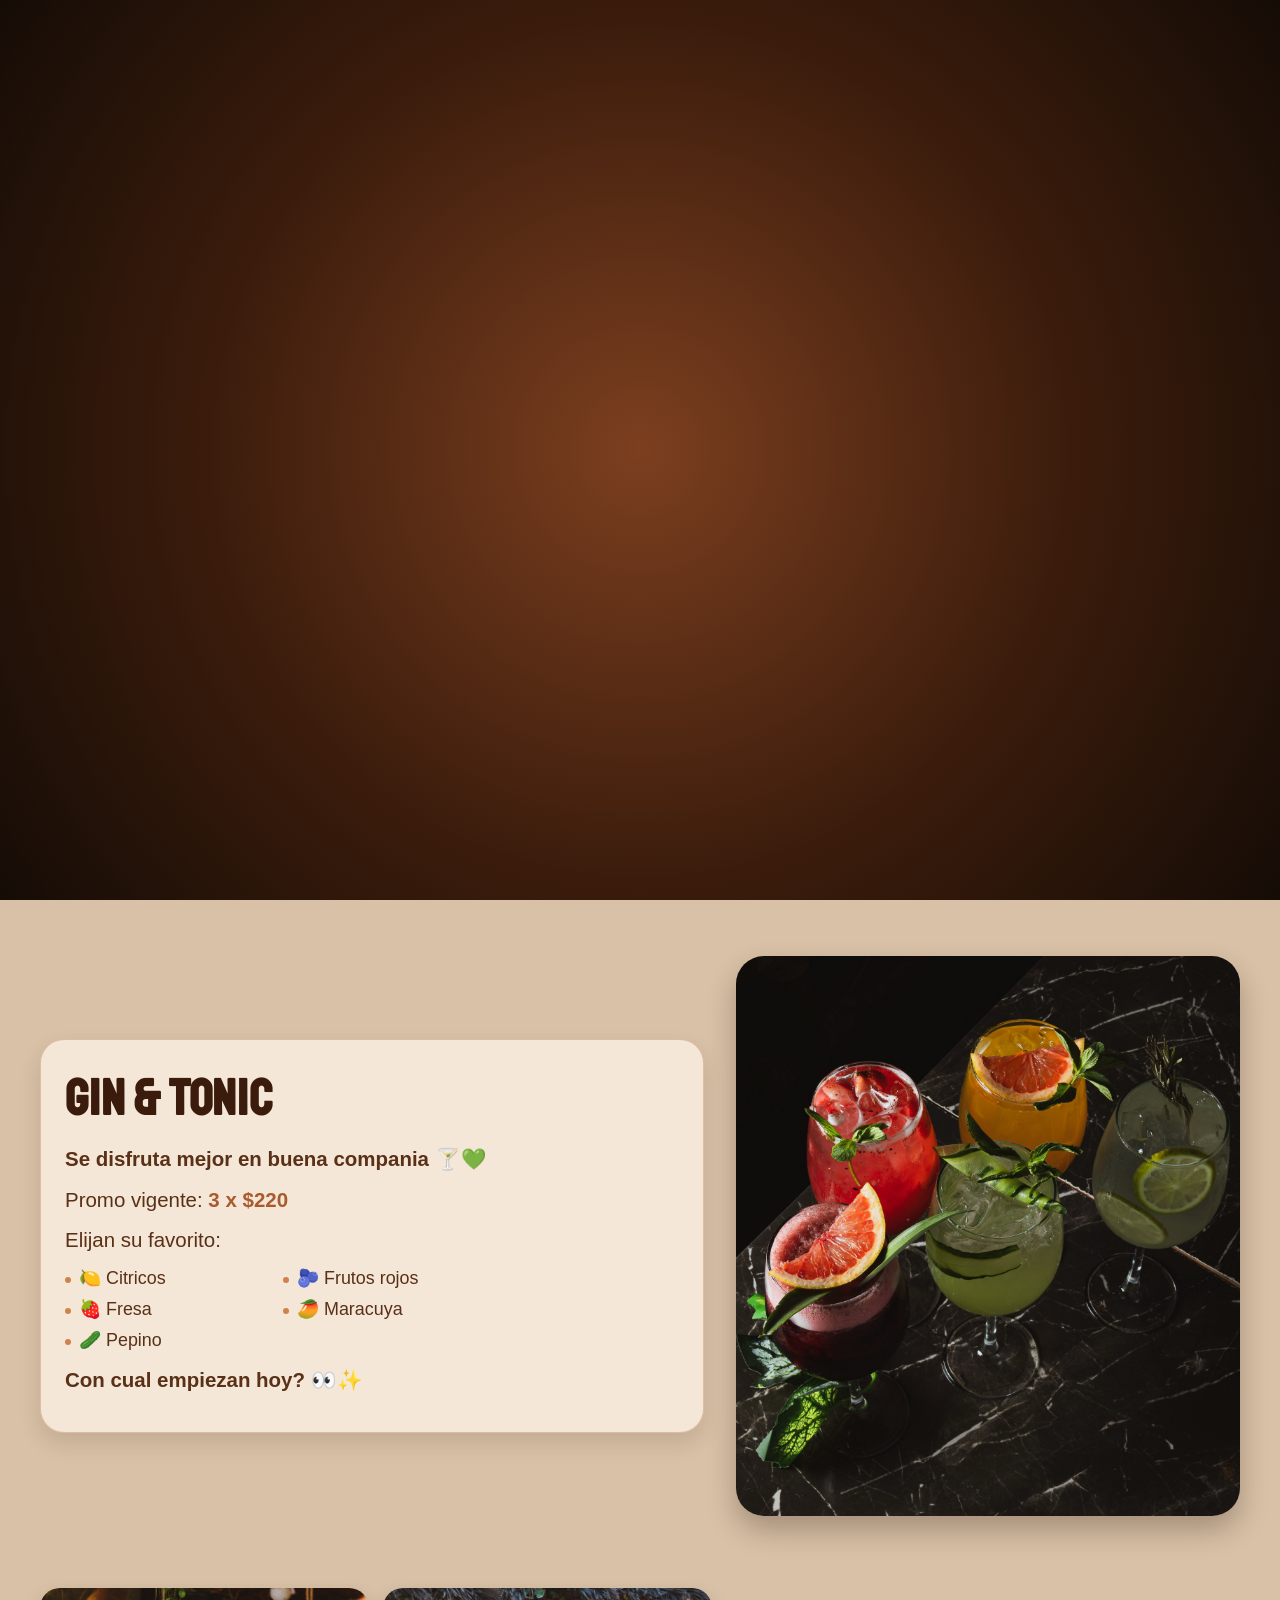
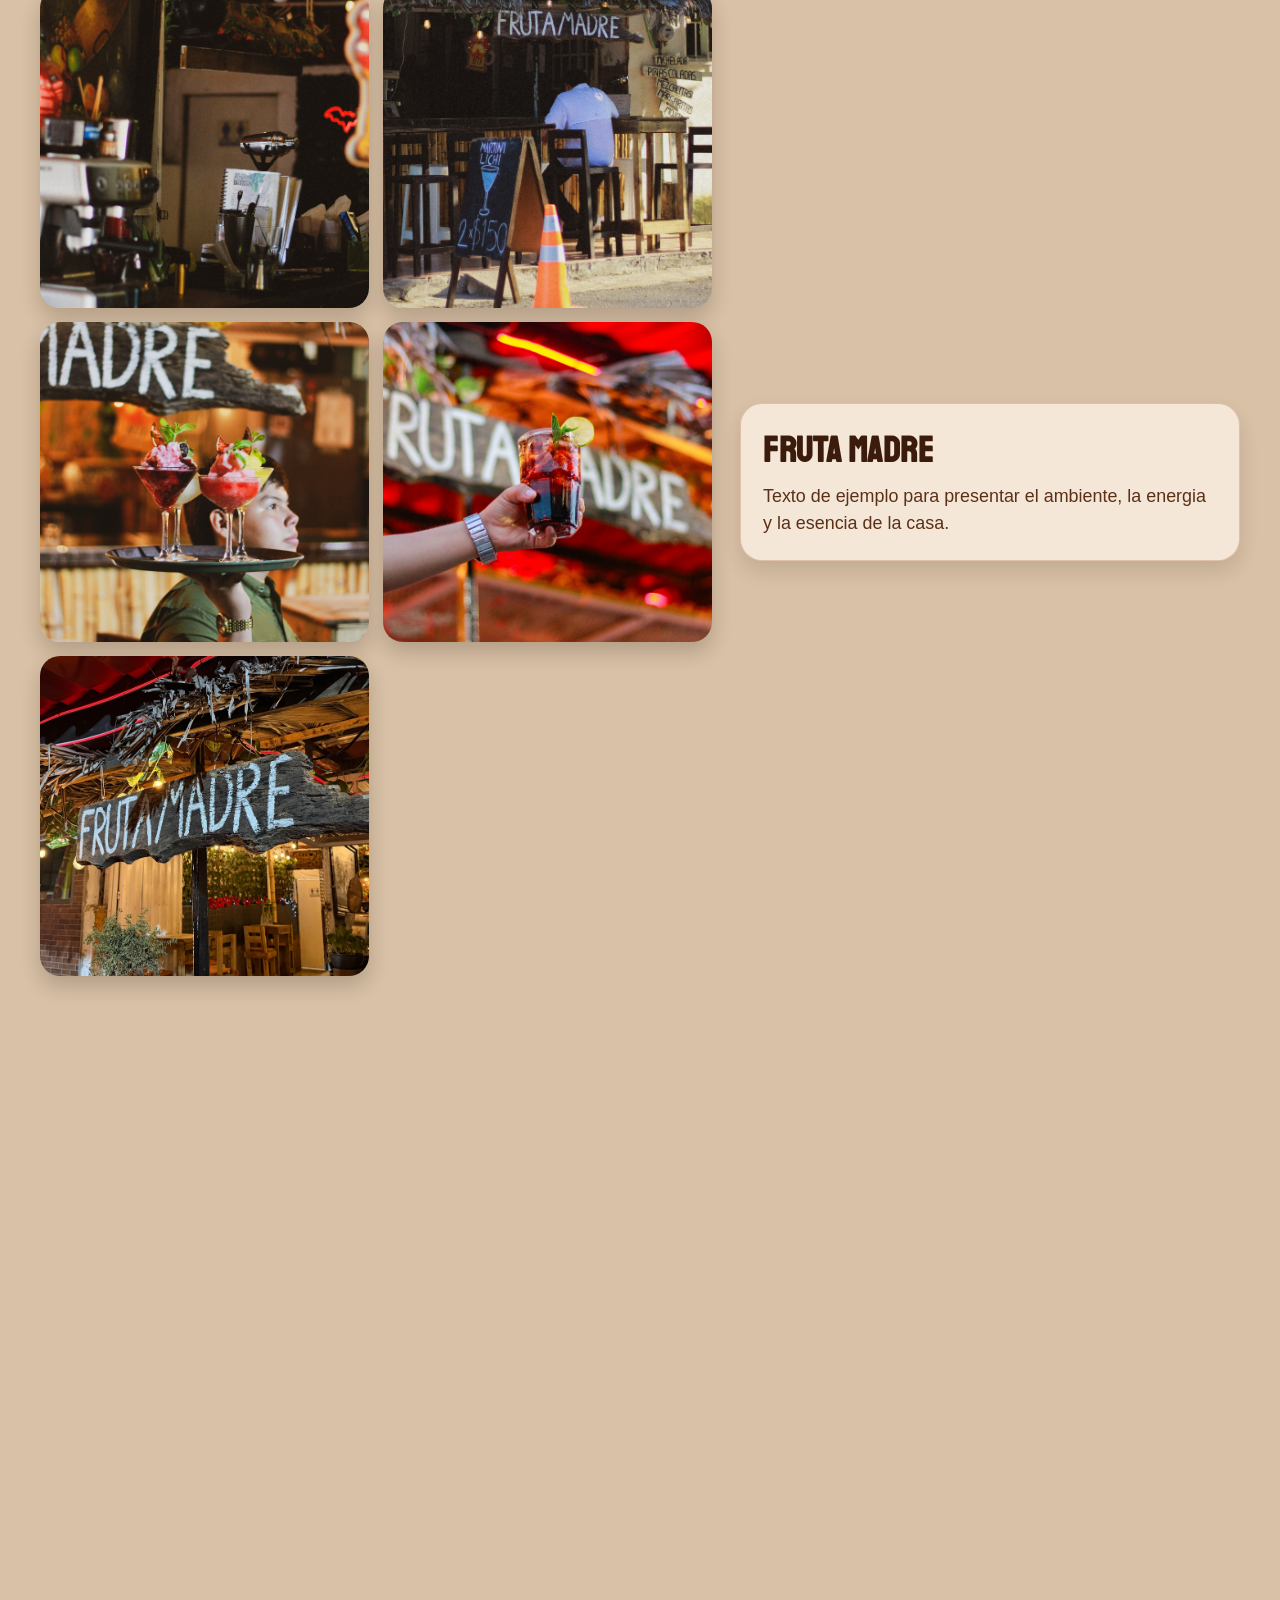
==== index.html @ 5c4eae3d "subiendo mi pagina web" ====
<!DOCTYPE html>
<html lang="en">
<head>
    <meta charset="UTF-8">
    <meta name="viewport" content="width=device-width, initial-scale=1.0">
    <title>FRUTA-MADRE</title>
    <link rel="icon" type="image/x-icon" href="img/logo-ico.ico">
    <link rel="stylesheet" href="css/style.css">
    <link rel="preconnect" href="https://fonts.googleapis.com">
    <link rel="preconnect" href="https://fonts.gstatic.com" crossorigin>
    <link href="https://fonts.googleapis.com/css2?family=Staatliches&display=swap" rel="stylesheet">
</head>
<body>
    <div class="intro-screen" id="intro-screen" aria-hidden="true">
        <img src="img/logo-sin-fondo.png" alt="" class="intro-logo" id="intro-logo">
    </div>

    <header class="main-header">
        <div class="header-content">
            <a href="#inicio" aria-label="Ir al inicio">
                <img src="img/logo-sin-fondo.png" alt="Logo Fruta Madre" class="header-logo">
            </a>
            <div class="header-nav">
                <a class="header-btn" href="bebidas.html">Bebidas</a>
                <a class="header-btn" href="comida.html">Comida</a>
                <button type="button" class="header-btn">Horario</button>
                <button type="button" class="header-btn">Informacion</button>
                <a class="header-btn" href="quienes-somos.html">Quienes somos</a>
            </div>
        </div>
    </header>

    <section class="inicio" id="inicio">
        <div class="inicio-video-card">
            <video class="inicio-video" autoplay muted loop playsinline>
                <source src="img/video-fruta-madre-1.mp4" type="video/mp4">
            </video>
            <div class="inicio-video-overlay"></div>
            <div class="inicio-video-content">
                <h2>Fruta Madre</h2>
            </div>
        </div>
    </section>

    <section class="coctel-feature" id="coctel-feature">
        <div class="coctel-feature-text">
            <h2>Gin &amp; Tonic</h2>
            <p class="coctel-lead">Se disfruta mejor en buena compania 🍸💚</p>
            <p class="coctel-promo">Promo vigente: <strong>3 x $220</strong></p>
            <p class="coctel-list-title">Elijan su favorito:</p>
            <ul class="coctel-flavors">
                <li>🍋 Citricos</li>
                <li>🫐 Frutos rojos</li>
                <li>🍓 Fresa</li>
                <li>🥭 Maracuya</li>
                <li>🥒 Pepino</li>
            </ul>
            <p class="coctel-cta">Con cual empiezan hoy? 👀✨</p>
        </div>
        <div class="coctel-feature-media">
            <img src="img/coctel-5.jpg" alt="Coctel destacado" class="coctel-feature-image">
        </div>
    </section>


    
    <section class="index-gallery" id="experiencia">
        <article class="index-story">
            <div class="index-story-media">
                <img src="img/fruta-madre-0.jpg" alt="Ambiente Fruta Madre 1" class="index-story-image">
                <img src="img/fruta-madre-1.jpg" alt="Ambiente Fruta Madre 2" class="index-story-image">
                <img src="img/fruta-madre-2.jpg" alt="Ambiente Fruta Madre 3" class="index-story-image">
                <img src="img/fruta-madre-3.jpg" alt="Ambiente Fruta Madre 4" class="index-story-image">
                <img src="img/fruta-madre-4.jpg" alt="Ambiente Fruta Madre 5" class="index-story-image">
            </div>
            <div class="index-story-text">
                <h3>Fruta Madre</h3>
                <p>Texto de ejemplo para presentar el ambiente, la energia y la esencia de la casa.</p>
            </div>
        </article>

        <article class="index-story">
            <div class="index-story-media">
                <img src="img/mujer-0.jpg" alt="Experiencia en barra 1" class="index-story-image">
                <img src="img/mujer-1.jpg" alt="Experiencia en barra 2" class="index-story-image">
                <img src="img/mujer-2.jpg" alt="Experiencia en barra 3" class="index-story-image">
                <img src="img/mujer-3.jpg" alt="Experiencia en barra 4" class="index-story-image">
                <img src="img/mujer-4.jpg" alt="Experiencia en barra 5" class="index-story-image">
            </div>
            <div class="index-story-text">
                <h3>Momentos Unicos</h3>
                <p>Texto de ejemplo para describir la experiencia de quienes nos visitan cada noche.</p>
            </div>
        </article>

        <article class="index-story">
            <div class="index-story-media">
                <img src="img/reservas-0.jpg" alt="Reservas Fruta Madre 1" class="index-story-image">
                <img src="img/reservas.jpg" alt="Reservas Fruta Madre 2" class="index-story-image">
            </div>
            <div class="index-story-text">
                <h3>Reservas</h3>
                <p>Texto de ejemplo para contar beneficios, zonas disponibles y tipos de reserva.</p>
            </div>
        </article>

        <article class="index-story">
            <div class="index-story-media">
                <img src="img/menu.jpg" alt="Menu Fruta Madre 1" class="index-story-image">
                <img src="img/menu-drinks.jpg" alt="Menu Fruta Madre 2" class="index-story-image">
            </div>
            <div class="index-story-text">
                <h3>Menu De Autor</h3>
                <p>Texto de ejemplo para presentar la carta y los recomendados de la temporada.</p>
            </div>
        </article>
    </section>
<script src="https://cdn.jsdelivr.net/npm/gsap@3.14.1/dist/gsap.min.js"></script>
    <script src="js/script.js"></script>
</body>

</html>
---- css/style.css ----
body{
    margin: 0;
    padding: 0;
    font-family: sans-serif;
    background-color: #D8C1A6;
}

body.intro-active{
    overflow: hidden;
}

.intro-screen{
    position: fixed;
    inset: 0;
    z-index: 999;
    display: grid;
    place-items: center;
    background: radial-gradient(circle at center, #7c3f1f 0%, #3b1c0c 55%, #150c06 100%);
}

.intro-logo{
    width: clamp(160px, 28vw, 320px);
    height: auto;
    opacity: 0;
    transform: scale(.85);
    animation: introLogo 1.9s ease forwards;
}

.intro-screen.is-exit{
    animation: introSlideDown 1.15s cubic-bezier(.62, .02, .39, 1) forwards;
}

.inicio{
    background-image: url(../img/fondo-fruta-madre.png);
    background-size: cover;
    background-position: center;
    height: 100vh;
    border-radius: 0 0 34px 34px;
    overflow: hidden;
    display: grid;
    place-items: center;
    padding: 170px 24px 44px;
    box-sizing: border-box;
}

.inicio-video-card{
    position: relative;
    width: min(820px, 100%);
    height: min(52vh, 500px);
    border-radius: 36px;
    overflow: hidden;
    box-shadow: 0 22px 36px rgb(20 10 5 / 35%);
    border: 2px solid rgb(169 91 46 / 52%);
    opacity: 0;
    transform: scale(.88);
    filter: blur(7px);
    transition: opacity 1.15s ease, transform 1.15s cubic-bezier(.2, .75, .2, 1), filter 1.15s ease;
}

.inicio-video-card.is-visible{
    opacity: 1;
    transform: scale(1);
    filter: blur(0);
}

.inicio-video{
    width: 100%;
    height: 100%;
    object-fit: cover;
    display: block;
}

.inicio-video-overlay{
    position: absolute;
    inset: 0;
    background: linear-gradient(180deg, rgb(12 7 4 / 20%) 0%, rgb(12 7 4 / 52%) 100%);
}

.inicio-video-content{
    position: absolute;
    inset: auto 0 0 0;
    z-index: 1;
    text-align: center;
    padding: 32px 24px 38px;
    color: #f2e5d6;
}

.inicio-video-content h2{
    margin: 0 0 12px;
    color: #cd834b;
    font-family: 'Staatliches', display;
    font-size: clamp(44px, 5vw, 78px);
    letter-spacing: 1px;
    text-transform: uppercase;
}

.inicio-video-content p{
    margin: 0 auto;
    max-width: 48ch;
    font-size: clamp(18px, 1.6vw, 28px);
    line-height: 1.4;
}

.coctel-feature{
    max-width: 1200px;
    margin: 56px auto 72px;
    padding: 0 24px;
    display: grid;
    grid-template-columns: 1fr minmax(320px, 42%);
    align-items: center;
    gap: 32px;
}

.coctel-feature-text,
.coctel-feature-media{
    opacity: 0;
    transition: opacity .75s ease, transform .75s ease;
    transition-delay: 0s;
}

.coctel-feature-text{
    transform: translateX(-34px);
    background: rgb(255 245 234 / 72%);
    border: 1px solid rgb(169 91 46 / 30%);
    border-radius: 24px;
    padding: 26px 24px;
    box-shadow: 0 10px 22px rgb(35 19 10 / 12%);
}

.coctel-feature-media{
    transform: translateX(34px);
}

.coctel-feature-text.is-visible,
.coctel-feature-media.is-visible{
    opacity: 1;
    transform: translateX(0);
}

.coctel-feature-media.is-visible{
    transition-delay: .15s;
}

.coctel-feature-text h2{
    margin: 0 0 14px;
    color: #3b1c0c;
    font-family: 'Staatliches', display;
    font-size: clamp(40px, 4vw, 58px);
    letter-spacing: .8px;
}

.coctel-feature-text p{
    margin: 0 0 10px;
    color: #5a3017;
    font-size: clamp(18px, 1.6vw, 24px);
    line-height: 1.5;
    max-width: 54ch;
}

.coctel-lead{
    font-weight: 600;
}

.coctel-promo{
    color: #3b1c0c;
}

.coctel-promo strong{
    color: #a95b2e;
}

.coctel-list-title{
    margin-top: 4px;
    margin-bottom: 8px;
}

.coctel-flavors{
    margin: 0 0 12px;
    padding: 0;
    list-style: none;
    display: grid;
    grid-template-columns: repeat(2, minmax(140px, 1fr));
    gap: 6px 16px;
    max-width: 420px;
}

.coctel-flavors li{
    color: #5a3017;
    font-size: clamp(17px, 1.4vw, 22px);
    line-height: 1.4;
    position: relative;
    padding-left: 14px;
}

.coctel-flavors li::before{
    content: '';
    width: 6px;
    height: 6px;
    border-radius: 50%;
    background: #cd834b;
    position: absolute;
    left: 0;
    top: .62em;
}

.coctel-cta{
    margin: 0;
    color: #3b1c0c;
    font-weight: 700;
}

.coctel-feature-image{
    width: 100%;
    max-height: 560px;
    object-fit: cover;
    border-radius: 28px;
    display: block;
    box-shadow: 0 14px 28px rgb(35 19 10 / 28%);
}

.index-gallery{
    max-width: 1200px;
    margin: 0 auto 78px;
    padding: 0 24px;
    display: grid;
    gap: 34px;
}

.index-story{
    display: grid;
    grid-template-columns: minmax(420px, 56%) 1fr;
    gap: 28px;
    align-items: stretch;
}

.index-story:nth-child(even){
    grid-template-columns: 1fr minmax(420px, 56%);
}

.index-story:nth-child(even) .index-story-media{
    order: 2;
}

.index-story:nth-child(even) .index-story-text{
    order: 1;
    transform: translateX(-30px);
}

.index-story-media,
.index-story-text{
    opacity: 0;
    transition: opacity .75s ease, transform .75s ease;
}

.index-story-media{
    display: grid;
    grid-template-columns: 1fr 1fr;
    gap: 14px;
    transform: translateX(30px);
}

.index-story-text{
    transform: translateX(-30px);
    background: rgb(255 245 234 / 74%);
    border: 1px solid rgb(169 91 46 / 28%);
    border-radius: 22px;
    box-shadow: 0 10px 20px rgb(35 19 10 / 12%);
    padding: 24px 22px;
    display: flex;
    flex-direction: column;
    justify-content: center;
    align-self: center;
    height: fit-content;
}

.index-story-media.is-visible,
.index-story-text.is-visible{
    opacity: 1;
    transform: translateX(0);
}

.index-story-text h3{
    margin: 0 0 10px;
    color: #3b1c0c;
    font-family: 'Staatliches', display;
    font-size: clamp(32px, 2.8vw, 46px);
    letter-spacing: .6px;
}

.index-story-text p{
    margin: 0;
    color: #5a3017;
    font-size: clamp(17px, 1.4vw, 22px);
    line-height: 1.5;
}

.index-story-image{
    width: 100%;
    height: clamp(220px, 28vw, 320px);
    object-fit: cover;
    border-radius: 20px;
    display: block;
    box-shadow: 0 10px 20px rgb(35 19 10 / 20%);
}

.main-header{
    position: absolute;
    top: 0;
    left: 0;
    width: 100%;
    box-sizing: border-box;
    z-index: 10;
    padding: 16px 0;
    background-color: #0000007d;
}

.header-content{
    width: min(1180px, calc(100% - 88px));
    margin: 0 auto;
    display: flex;
    justify-content: center;
    align-items: center;
    gap: 48px;
    min-height: 96px;
}

.header-nav{
    display: flex;
    align-items: center;
    justify-content: flex-start;
    gap: 12px;
    flex-wrap: wrap;
}

.header-logo{
    width: clamp(110px, 13vw, 160px);
    height: auto;
    display: block;
}

.header-btn{
    min-height: 40px;
    border: 2px solid #a95b2e;
    border-radius: 8px;
    background: rgb(59 28 12);
    color: #cd834b;
    font-size: clamp(23px, 2.2vw, 30px);
    font-weight: 600;
    padding: 7px 14px;
    cursor: pointer;
    backdrop-filter: blur(2px);
    font-family: 'Staatliches', display;
    text-decoration: none;
    display: inline-flex;
    align-items: center;
    justify-content: center;
}

.quienes-main{
    padding: 108px 0 72px;
    color: #3b1c0c;
}

.quienes-hero{
    position: relative;
    overflow: hidden;
    border-radius: 0 0 36px 36px;
    min-height: min(72vh, 760px);
    background: linear-gradient(180deg, #e4d7c6 0%, #dcc7ad 100%);
    display: grid;
    place-items: center;
    text-align: center;
}

.quienes-hero-leaves{
    position: absolute;
    inset: 0 0 auto 0;
    height: clamp(140px, 24vw, 260px);
    background-image: url(../img/jungla-sin-personas.png);
    background-repeat: repeat-x;
    background-size: auto 100%;
    background-position: center top;
    opacity: .82;
}

.quienes-hero-content{
    position: relative;
    z-index: 1;
    margin-top: clamp(84px, 10vw, 136px);
    padding: 40px 16px 32px;
}

.quienes-title{
    margin: 0;
    font-family: 'Staatliches', display;
    color: #b86b35;
    text-transform: uppercase;
    letter-spacing: 1px;
    line-height: .95;
    font-size: clamp(70px, 11vw, 188px);
    opacity: 0;
    transform: translateY(22px) scale(.98);
    animation: quienesTitleIn .85s cubic-bezier(.25, .8, .25, 1) .15s forwards;
}

.quienes-subtitle{
    margin: 16px 0 0;
    font-family: 'Staatliches', display;
    color: #2f190d;
    letter-spacing: 1px;
    text-transform: uppercase;
    font-size: clamp(28px, 3vw, 52px);
    opacity: 0;
    transform: translateY(16px);
    animation: quienesSubtitleIn .75s ease .38s forwards;
}

.quienes-copy{
    max-width: 1100px;
    margin: 0 auto;
    padding: 46px 24px 0;
}

.quienes-copy p{
    margin: 0;
    font-size: clamp(18px, 1.7vw, 24px);
    line-height: 1.55;
    color: #5a3017;
    max-width: 62ch;
    opacity: 0;
    transform: translateY(16px);
    animation: quienesCopyIn .75s ease .6s forwards;
}

.barman-gallery{
    max-width: 1200px;
    margin: 44px auto 72px;
    padding: 0 24px;
    display: grid;
    gap: 34px;
}

.barman-feature{
    display: grid;
    grid-template-columns: 1fr minmax(320px, 42%);
    align-items: center;
    gap: 30px;
}

.barman-feature:nth-child(even){
    grid-template-columns: minmax(320px, 42%) 1fr;
}

.barman-feature:nth-child(even) .barman-feature-text{
    order: 2;
    transform: translateX(30px);
}

.barman-feature:nth-child(even) .barman-feature-media{
    order: 1;
    transform: translateX(-30px);
}

.barman-feature-text,
.barman-feature-media{
    opacity: 0;
    transition: opacity .75s ease, transform .75s ease;
}

.barman-feature-text{
    transform: translateX(-30px);
}

.barman-feature-media{
    transform: translateX(30px);
}

.barman-feature-text.is-visible,
.barman-feature-media.is-visible{
    opacity: 1;
    transform: translateX(0);
}

.barman-feature-media.is-visible{
    transition-delay: .15s;
}

.barman-feature-text h2{
    margin: 0 0 12px;
    color: #3b1c0c;
    font-family: 'Staatliches', display;
    font-size: clamp(34px, 3.2vw, 52px);
    letter-spacing: .7px;
}

.barman-feature-text p{
    margin: 0;
    color: #5a3017;
    font-size: clamp(18px, 1.5vw, 24px);
    line-height: 1.5;
    max-width: 50ch;
}

.barman-feature-image{
    width: 100%;
    max-height: 520px;
    object-fit: cover;
    border-radius: 26px;
    display: block;
    box-shadow: 0 14px 28px rgb(35 19 10 / 24%);
}

@keyframes introLogo{
    0%{
        opacity: 0;
        transform: scale(.85);
    }
    25%{
        opacity: 1;
        transform: scale(1);
    }
    65%{
        opacity: 1;
        transform: scale(1.03);
    }
    100%{
        opacity: 0;
        transform: scale(1.08);
    }
}

@keyframes introSlideDown{
    from{
        transform: translateY(0);
    }
    to{
        transform: translateY(100%);
    }
}

@keyframes quienesTitleIn{
    from{
        opacity: 0;
        transform: translateY(22px) scale(.98);
    }
    to{
        opacity: 1;
        transform: translateY(0) scale(1);
    }
}

@keyframes quienesSubtitleIn{
    from{
        opacity: 0;
        transform: translateY(16px);
    }
    to{
        opacity: 1;
        transform: translateY(0);
    }
}

@keyframes quienesCopyIn{
    from{
        opacity: 0;
        transform: translateY(16px);
    }
    to{
        opacity: 1;
        transform: translateY(0);
    }
}

@media (max-width: 768px){
    .inicio{
        padding: 154px 14px 28px;
    }

    .inicio-video-card{
        width: min(94%, 520px);
        height: min(48vh, 340px);
        border-radius: 24px;
    }

    .inicio-video-content{
        padding: 20px 14px 22px;
    }

    .inicio-video-content p{
        font-size: clamp(16px, 4.2vw, 20px);
    }

    .coctel-feature{
        margin: 40px auto 52px;
        padding: 0 16px;
        grid-template-columns: 1fr;
        gap: 20px;
    }

    .coctel-feature-media{
        order: -1;
    }

    .coctel-feature-image{
        max-height: 440px;
    }

    .coctel-feature-text{
        padding: 22px 16px;
    }

    .coctel-flavors{
        grid-template-columns: 1fr;
        max-width: none;
    }

    .index-gallery{
        margin: 0 auto 56px;
        padding: 0 16px;
        gap: 22px;
    }

    .index-story,
    .index-story:nth-child(even){
        grid-template-columns: 1fr;
        gap: 14px;
    }

    .index-story:nth-child(even) .index-story-media,
    .index-story:nth-child(even) .index-story-text{
        order: initial;
    }

    .index-story-media{
        grid-template-columns: 1fr;
        gap: 10px;
    }

    .index-story-image{
        height: clamp(220px, 64vw, 320px);
    }

    .main-header{
        padding: 12px 0;
    }

    .header-content{
        width: calc(100% - 24px);
        flex-direction: column;
        justify-content: center;
        align-items: center;
        gap: 12px;
    }

    .header-nav{
        justify-content: center;
        gap: 8px;
    }

    .header-btn{
        font-size: clamp(18px, 5vw, 24px);
    }

    .quienes-main{
        padding: 104px 0 56px;
    }

    .quienes-hero{
        border-radius: 0 0 26px 26px;
    }

    .quienes-hero-content{
        margin-top: clamp(64px, 9vw, 96px);
    }

    .quienes-copy{
        padding: 34px 16px 0;
    }

    .barman-gallery{
        margin: 36px auto 56px;
        padding: 0 16px;
        gap: 22px;
    }

    .barman-feature{
        grid-template-columns: 1fr;
        gap: 16px;
    }

    .barman-feature:nth-child(even){
        grid-template-columns: 1fr;
    }

    .barman-feature:nth-child(even) .barman-feature-text,
    .barman-feature:nth-child(even) .barman-feature-media{
        order: initial;
    }

    .barman-feature-media{
        order: -1;
    }

    .barman-feature-image{
        max-height: 430px;
    }
}

@media (prefers-reduced-motion: reduce){
    .coctel-feature-text,
    .coctel-feature-media,
    .index-story-media,
    .index-story-text,
    .barman-feature-text,
    .barman-feature-media{
        opacity: 1;
        transform: none;
        transition: none;
    }

    .intro-logo,
    .intro-screen.is-exit{
        animation: none;
    }

    .quienes-title,
    .quienes-subtitle,
    .quienes-copy p{
        animation: none;
        opacity: 1;
        transform: none;
    }

    .inicio-video-card{
        opacity: 1;
        transform: none;
        transition: none;
    }
}
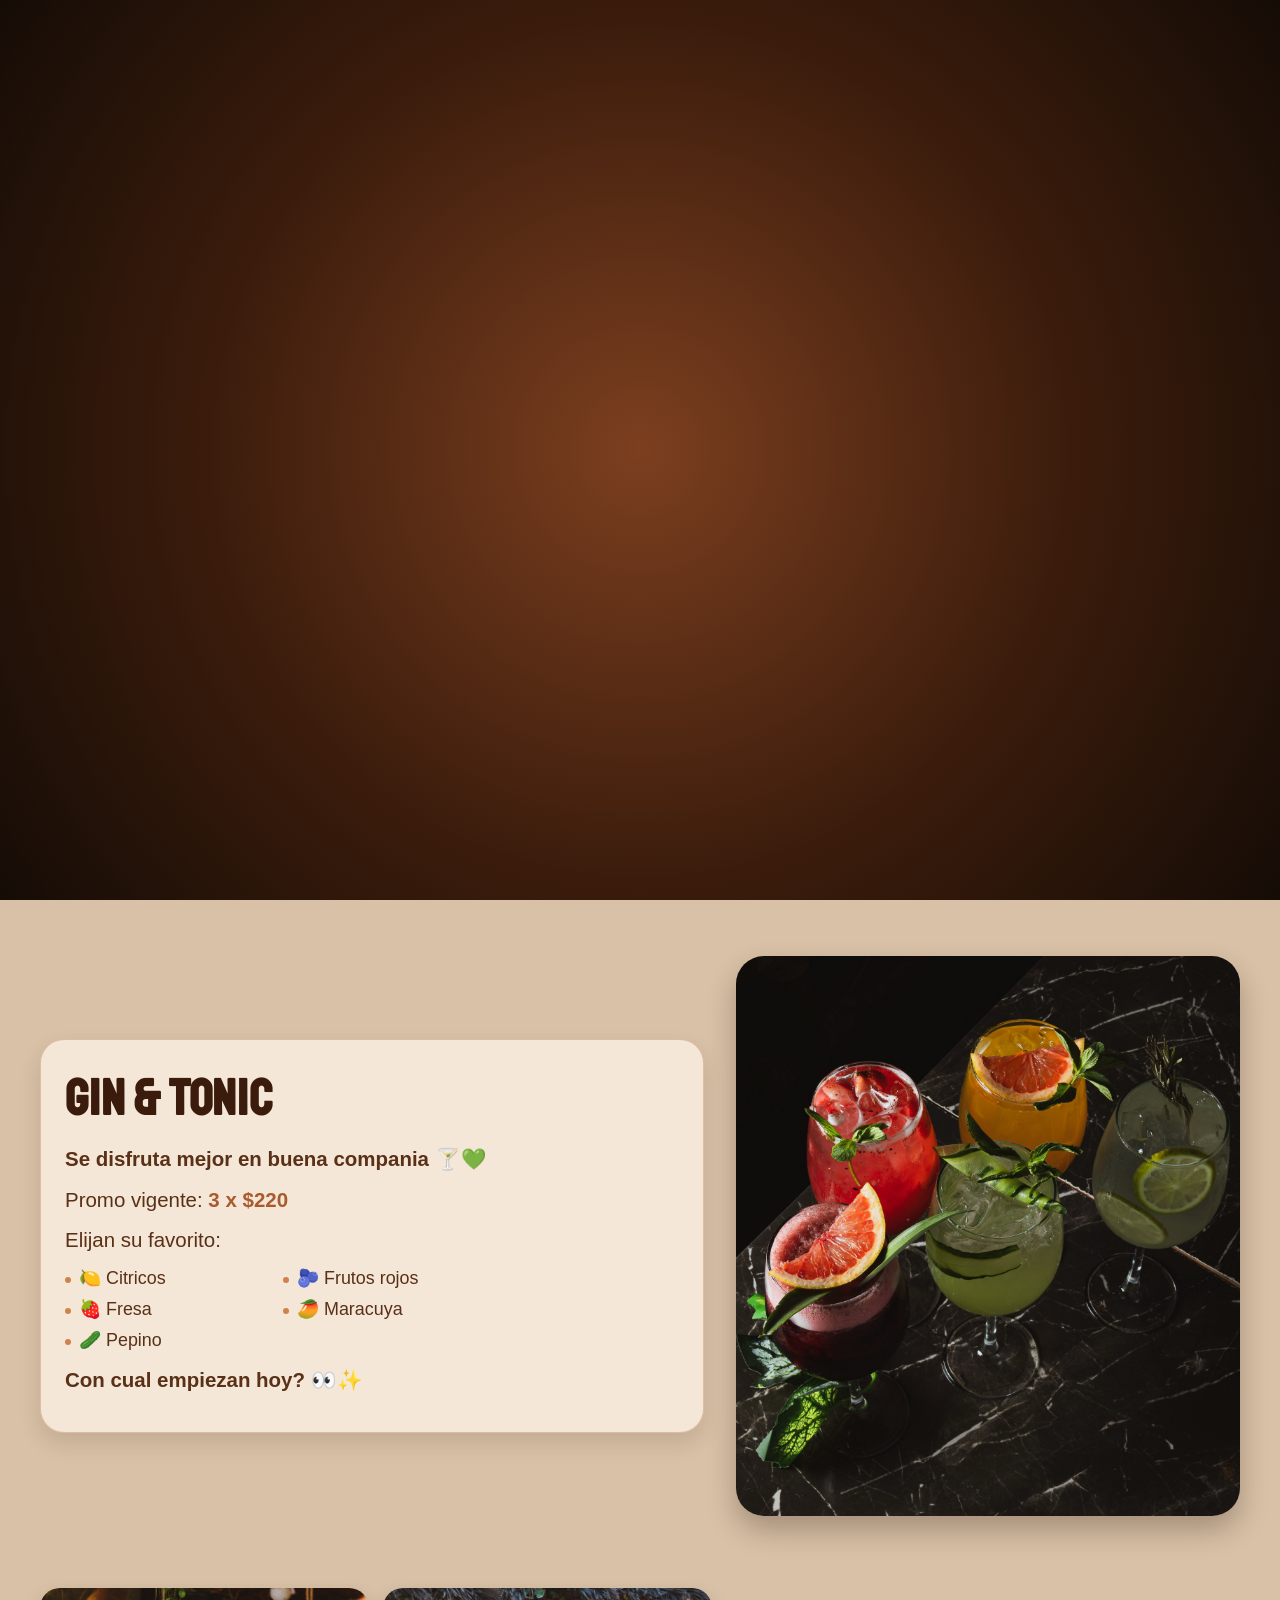
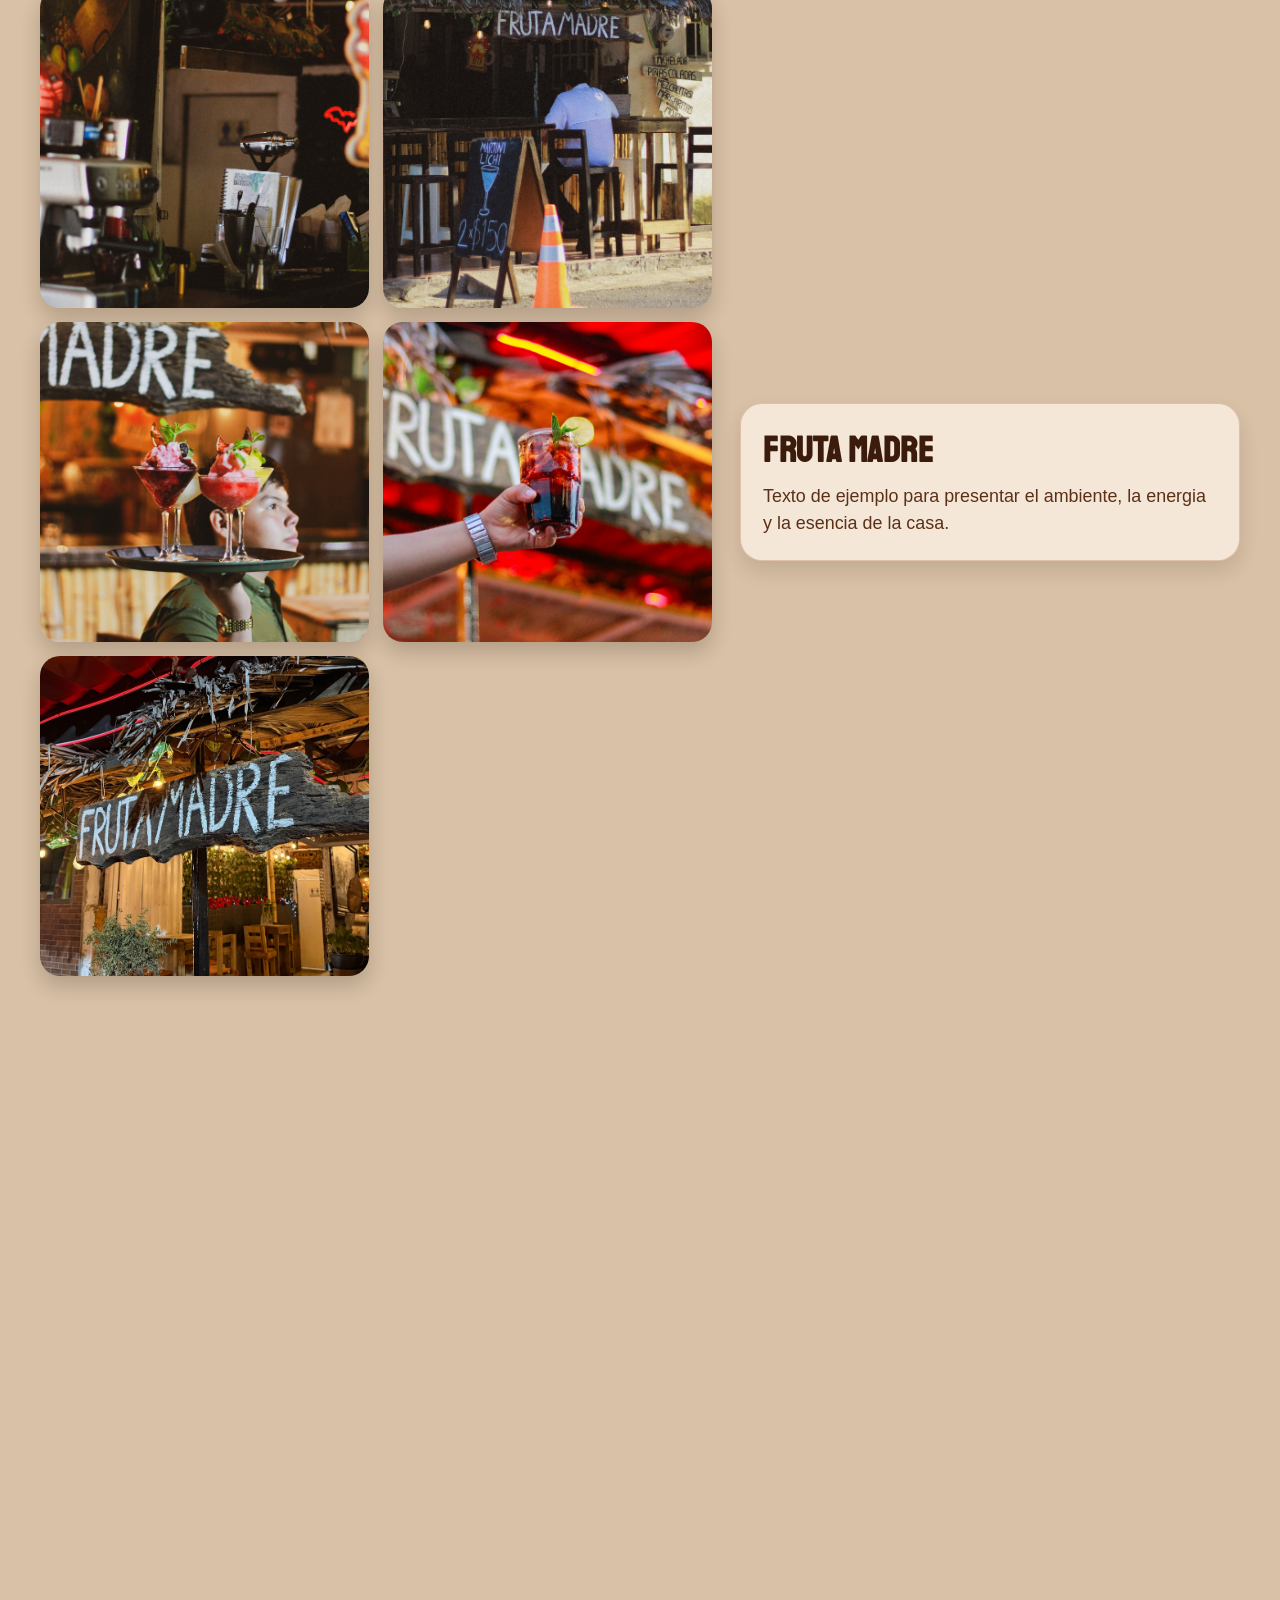
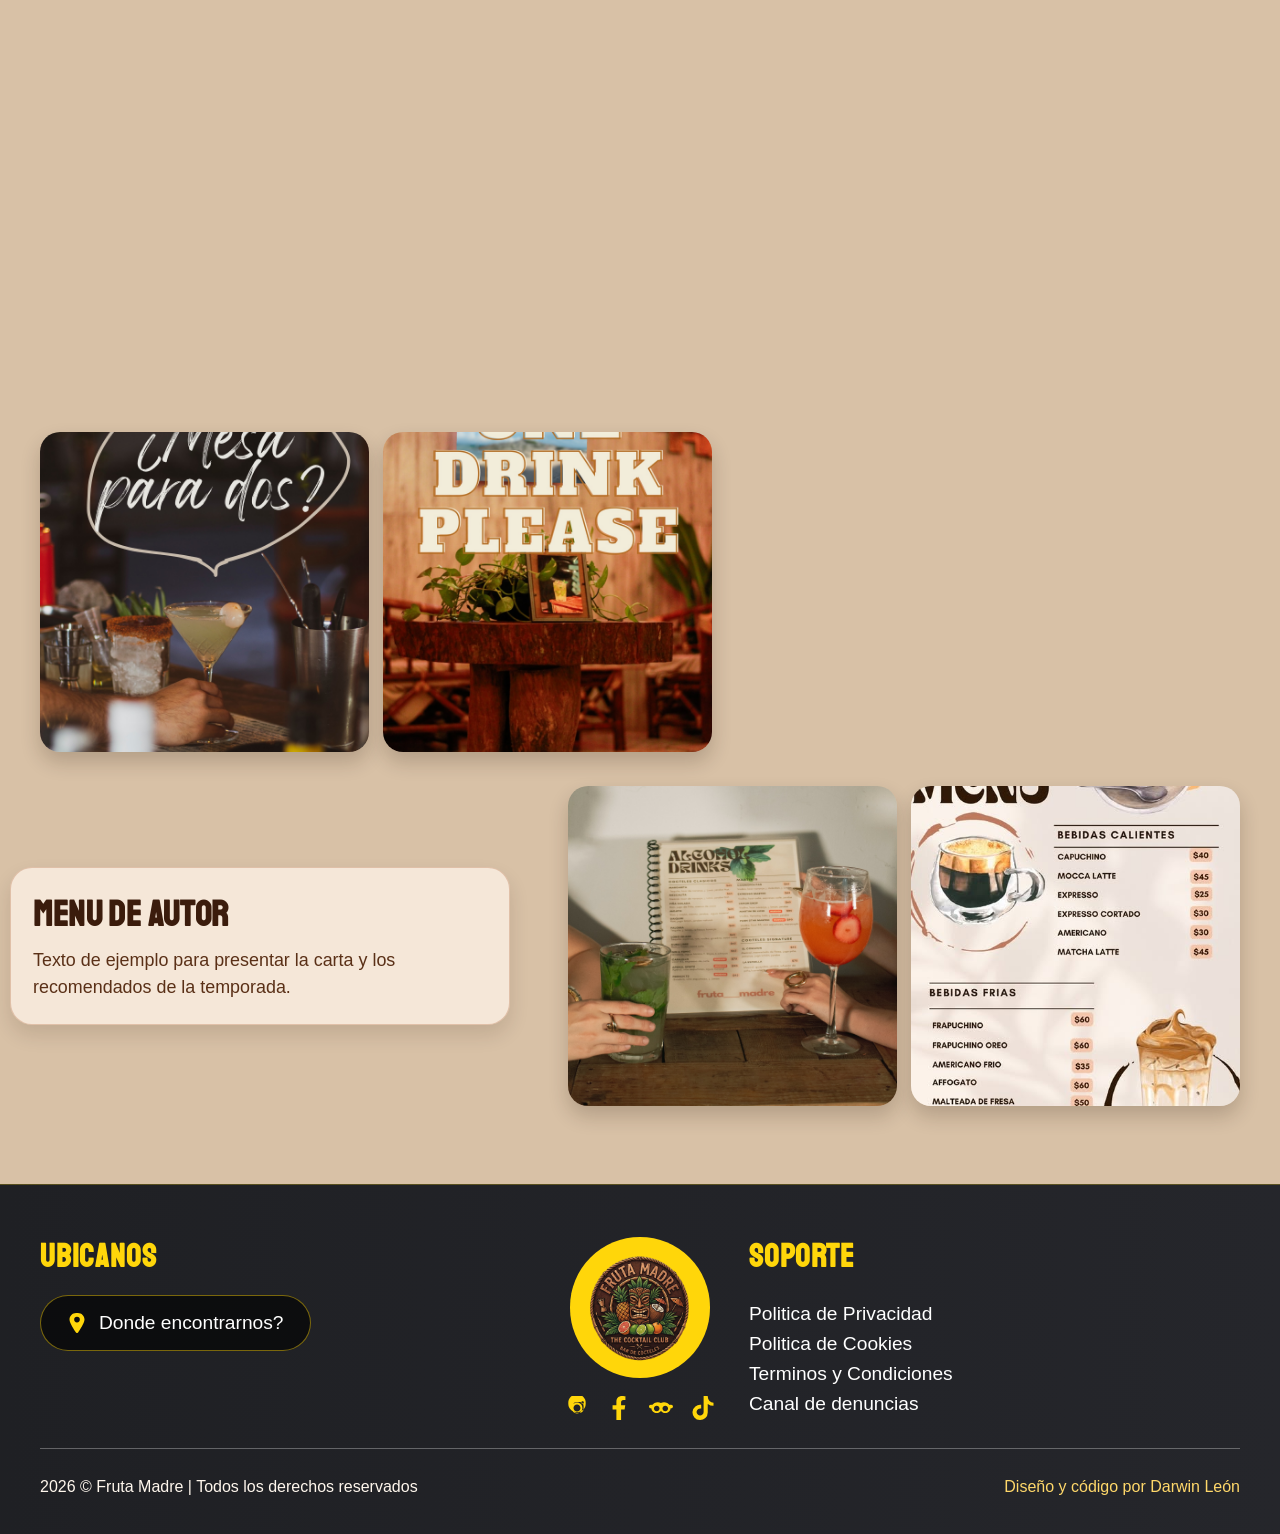
==== commit 5db4d778: "he agregado un footer y he añadido la direccion de la cocteleria" ====
--- a/index.html
+++ b/index.html
@@ -23,8 +23,7 @@
             <div class="header-nav">
                 <a class="header-btn" href="bebidas.html">Bebidas</a>
                 <a class="header-btn" href="comida.html">Comida</a>
-                <button type="button" class="header-btn">Horario</button>
-                <button type="button" class="header-btn">Informacion</button>
+                <a class="header-btn" href="informacion.html">Informacion</a>
                 <a class="header-btn" href="quienes-somos.html">Quienes somos</a>
             </div>
         </div>
@@ -115,6 +114,57 @@
             </div>
         </article>
     </section>
+
+    <footer class="site-footer">
+        <div class="site-footer-inner">
+            <div class="footer-top">
+                <section class="footer-block footer-location">
+                    <h2>Ubicanos</h2>
+                    <a class="footer-pill" href="https://maps.app.goo.gl/3fiCNSRYSMNFjonS8" target="_blank" rel="noopener noreferrer">
+                        <span class="footer-pill-icon" aria-hidden="true">
+                            <svg viewBox="0 0 384 512"><path d="M168 0C75.2 0 0 75.2 0 168c0 87.2 127.4 279.4 160.5 327.9c15.3 22.4 48.7 22.4 64 0C256.6 447.4 384 255.2 384 168C384 75.2 308.8 0 216 0H168zm24 240a72 72 0 1 1 0-144a72 72 0 1 1 0 144z"></path></svg>
+                        </span>
+                        <span>Donde encontrarnos?</span>
+                    </a>
+                </section>
+
+                <section class="footer-block footer-brand">
+                    <a href="index.html#inicio" aria-label="Ir al inicio">
+                        <img src="img/logo-sin-fondo.png" alt="Logo Fruta Madre" class="footer-brand-logo">
+                    </a>
+                    <div class="footer-social" aria-label="Redes sociales">
+                        <a href="https://www.instagram.com/fruta___madre?igsh=MWRqN3QzeGM2dTN4ag==" target="_blank" aria-label="Instagram">
+                            <svg viewBox="0 0 448 512"><path d="M224.1 141c-63.6 0-114.9 51.3-114.9 114.9S160.5 370.8 224.1 370.8 339 319.5 339 255.9 287.7 141 224.1 141zm0 189.6c-41.3 0-74.7-33.4-74.7-74.7s33.4-74.7 74.7-74.7 74.7 33.4 74.7 74.7-33.4 74.7-74.7 74.7zm146.4-194.3c0 14.9-12 26.9-26.9 26.9-14.9 0-26.9-12-26.9-26.9 0-14.9 12-26.9 26.9-26.9 14.9 0 26.9 12 26.9 26.9zM398.8 80c-17.8-45.9-53.9-82-99.8-99.8C261.8-34.7 186.2-34.7 149  -19.8 103.1-2 67 34.1 49.2 80 34.3 117.2 34.3 192.8 49.2 230c17.8 45.9 53.9 82 99.8 99.8 37.2 14.9 112.8 14.9 150 0 45.9-17.8 82-53.9 99.8-99.8 14.9-37.2 14.9-112.8 0-150zM357.6 308c-7.8 19.6-23 34.8-42.6 42.6-29.5 11.8-99.4 9.1-131 0-19.6-7.8-34.8-23-42.6-42.6-11.8-29.5-9.1-99.4 0-131 7.8-19.6 23-34.8 42.6-42.6 29.5-11.8 99.4-9.1 131 0 19.6 7.8 34.8 23 42.6 42.6 11.8 29.5 9.1 99.4 0 131z"></path></svg>
+                        </a>
+                        <a href="#" aria-label="Facebook">
+                            <svg viewBox="0 0 320 512"><path d="M279.1 288l14.2-92.7h-88.9v-60.1c0-25.4 12.4-50.1 52.2-50.1h40.4V6.3S260.4 0 225.4 0c-73.2 0-121 44.4-121 124.7v70.6H22.9V288h81.5v224h100.2V288h74.5z"></path></svg>
+                        </a>
+                        <a href="#" aria-label="Tripadvisor">
+                            <svg viewBox="0 0 576 512"><path d="M528.9 178.1c-11.1 0-22 2.2-32.1 6.1-30.9-40.8-80.4-67.2-136.8-67.2-26.6 0-51.7 5.9-74.2 16.3C263.3 122.9 238.2 117 211.6 117c-56.4 0-105.9 26.4-136.8 67.2-10.1-3.9-21-6.1-32.1-6.1C19.1 178.1 0 197.2 0 220.8s19.1 42.7 42.7 42.7c4.4 0 8.6-.7 12.6-1.9 7.7 65.1 62.8 115.6 130.1 115.6 41.3 0 77.9-18.9 102-48.5 24.1 29.7 60.7 48.5 102 48.5 67.4 0 122.4-50.5 130.1-115.6 4 1.2 8.2 1.9 12.6 1.9 23.6 0 42.7-19.1 42.7-42.7s-19.1-42.7-42.7-42.7zM185.4 333.9c-36.9 0-66.8-29.9-66.8-66.8s29.9-66.8 66.8-66.8 66.8 29.9 66.8 66.8-29.9 66.8-66.8 66.8zm205.2 0c-36.9 0-66.8-29.9-66.8-66.8s29.9-66.8 66.8-66.8 66.8 29.9 66.8 66.8-29.9 66.8-66.8 66.8z"></path></svg>
+                        </a>
+                        <a href="#" aria-label="TikTok">
+                            <svg viewBox="0 0 448 512"><path d="M448 209.9a210.1 210.1 0 0 1-122.8-39.2v178.7A162.6 162.6 0 1 1 185 188.3v80.9a74.7 74.7 0 1 0 52.2 71.2V0h88a121.2 121.2 0 0 0 1.9 22.2h0A122.2 122.2 0 0 0 448 143.8v66.1z"></path></svg>
+                        </a>
+                    </div>
+                </section>
+
+                <nav class="footer-block footer-support" aria-label="Soporte">
+                    <h2>Soporte</h2>
+                    <a href="#">Politica de Privacidad</a>
+                    <a href="#">Politica de Cookies</a>
+                    <a href="#">Terminos y Condiciones</a>
+                    <a href="#">Canal de denuncias</a>
+                </nav>
+            </div>
+
+            <div class="footer-divider"></div>
+
+            <div class="footer-bottom">
+                <p>2026 &copy; Fruta Madre | Todos los derechos reservados</p>
+                <p>Diseño y código por Darwin León</p>
+            </div>
+        </div>
+    </footer>
 <script src="https://cdn.jsdelivr.net/npm/gsap@3.14.1/dist/gsap.min.js"></script>
     <script src="js/script.js"></script>
 </body>
--- a/css/style.css
+++ b/css/style.css
@@ -3,6 +3,7 @@
     padding: 0;
     font-family: sans-serif;
     background-color: #D8C1A6;
+    overflow-x: hidden;
 }
 
 body.intro-active{
@@ -354,6 +355,11 @@
     display: inline-flex;
     align-items: center;
     justify-content: center;
+    line-height: 1;
+    box-sizing: border-box;
+    appearance: none;
+    -webkit-appearance: none;
+    margin: 0;
 }
 
 .quienes-main{
@@ -510,6 +516,196 @@
     box-shadow: 0 14px 28px rgb(35 19 10 / 24%);
 }
 
+.info-hours-card{
+    background: rgb(255 245 234 / 78%);
+    border: 1px solid rgb(169 91 46 / 30%);
+    border-radius: 24px;
+    box-shadow: 0 10px 22px rgb(35 19 10 / 12%);
+    padding: 26px 24px;
+}
+
+.info-hours-card h2{
+    margin: 0 0 14px;
+    color: #3b1c0c;
+    font-family: 'Staatliches', display;
+    font-size: clamp(34px, 3.2vw, 52px);
+    letter-spacing: .7px;
+}
+
+.info-hours-list{
+    margin: 0;
+    padding: 0;
+    list-style: none;
+    display: grid;
+    gap: 8px;
+}
+
+.info-hours-list li{
+    display: flex;
+    justify-content: space-between;
+    gap: 16px;
+    border-bottom: 1px solid rgb(169 91 46 / 22%);
+    padding-bottom: 8px;
+    color: #5a3017;
+    font-size: clamp(17px, 1.4vw, 22px);
+    line-height: 1.4;
+}
+
+.info-hours-list li span:first-child{
+    font-weight: 700;
+}
+
+.info-reservas-feature,
+.barman-feature:nth-child(even).info-reservas-feature{
+    grid-template-columns: minmax(220px, 1fr) minmax(320px, 1.1fr) minmax(220px, 1fr);
+    gap: 22px;
+}
+
+.info-reservas-feature .barman-feature-text,
+.info-reservas-feature .barman-feature-media,
+.barman-feature:nth-child(even).info-reservas-feature .barman-feature-text,
+.barman-feature:nth-child(even).info-reservas-feature .barman-feature-media{
+    order: initial;
+    transform: translateY(20px);
+}
+
+.info-reservas-feature .barman-feature-text.is-visible,
+.info-reservas-feature .barman-feature-media.is-visible{
+    transform: translateY(0);
+}
+
+.info-reservas-image{
+    object-fit: contain;
+    background: rgb(255 245 234 / 78%);
+    max-height: clamp(220px, 24vw, 300px);
+}
+
+.site-footer{
+    margin-top: 64px;
+    background: linear-gradient(90deg, #1f2024 0%, #25262b 100%);
+    border-top: 1px solid rgb(255 214 10 / 25%);
+    color: #fff7ed;
+}
+
+.site-footer-inner{
+    width: min(1200px, calc(100% - 56px));
+    margin: 0 auto;
+    padding: 52px 0 36px;
+}
+
+.footer-top{
+    display: grid;
+    grid-template-columns: 1fr auto 1fr;
+    align-items: start;
+    gap: 34px;
+}
+
+.footer-block h2{
+    margin: 0 0 18px;
+    color: #ffd60a;
+    font-family: 'Staatliches', display;
+    font-size: clamp(32px, 2.2vw, 40px);
+    letter-spacing: .8px;
+    text-transform: uppercase;
+}
+
+.footer-location{
+    display: flex;
+    flex-direction: column;
+    align-items: flex-start;
+}
+
+.footer-pill{
+    display: inline-flex;
+    align-items: center;
+    gap: 12px;
+    min-height: 54px;
+    padding: 0 26px;
+    border-radius: 999px;
+    border: 1px solid rgb(255 214 10 / 45%);
+    background: rgb(0 0 0 / 60%);
+    color: #ffffff;
+    text-decoration: none;
+    font-size: clamp(18px, 1.5vw, 30px);
+}
+
+.footer-pill-icon{
+    width: 20px;
+    height: 20px;
+    display: inline-flex;
+    color: #ffd60a;
+}
+
+.footer-brand{
+    text-align: center;
+}
+
+.footer-brand-logo{
+    width: clamp(120px, 11vw, 170px);
+    aspect-ratio: 1 / 1;
+    border-radius: 50%;
+    object-fit: contain;
+    background: #ffd60a;
+    padding: 10px;
+    box-sizing: border-box;
+}
+
+.footer-social{
+    margin-top: 14px;
+    display: flex;
+    justify-content: center;
+    gap: 18px;
+}
+
+.footer-social a{
+    color: #ffd60a;
+    display: inline-flex;
+    width: 24px;
+    height: 24px;
+}
+
+.footer-social a svg,
+.footer-pill-icon svg{
+    width: 100%;
+    height: 100%;
+    fill: currentColor;
+}
+
+.footer-support{
+    display: flex;
+    flex-direction: column;
+    align-items: flex-start;
+    gap: 8px;
+}
+
+.footer-support a{
+    color: #ffffff;
+    text-decoration: none;
+    font-size: clamp(18px, 1.5vw, 36px);
+}
+
+.footer-divider{
+    margin: 28px 0 26px;
+    border-top: 1px solid rgb(255 255 255 / 30%);
+}
+
+.footer-bottom{
+    display: grid;
+    grid-template-columns: 1fr 1fr;
+    gap: 24px;
+}
+
+.footer-bottom p{
+    margin: 0;
+    font-size: clamp(16px, 1.2vw, 26px);
+    line-height: 1.45;
+}
+
+.footer-bottom p:last-child{
+    text-align: right;
+    color: #ffd86a;
+}
+
 @keyframes introLogo{
     0%{
         opacity: 0;
@@ -609,6 +805,16 @@
         padding: 22px 16px;
     }
 
+    .coctel-feature-text,
+    .coctel-feature-media{
+        transform: translateY(20px);
+    }
+
+    .coctel-feature-text.is-visible,
+    .coctel-feature-media.is-visible{
+        transform: translateY(0);
+    }
+
     .coctel-flavors{
         grid-template-columns: 1fr;
         max-width: none;
@@ -638,6 +844,18 @@
 
     .index-story-image{
         height: clamp(220px, 64vw, 320px);
+    }
+
+    /* En movil evitamos desborde lateral en #experiencia */
+    .index-story-media,
+    .index-story-text,
+    .index-story:nth-child(even) .index-story-text{
+        transform: translateY(20px);
+    }
+
+    .index-story-media.is-visible,
+    .index-story-text.is-visible{
+        transform: translateY(0);
     }
 
     .main-header{
@@ -653,12 +871,17 @@
     }
 
     .header-nav{
-        justify-content: center;
+        width: min(560px, 100%);
+        display: grid;
+        grid-template-columns: repeat(2, minmax(0, 1fr));
         gap: 8px;
     }
 
     .header-btn{
         font-size: clamp(18px, 5vw, 24px);
+        width: 100%;
+        min-height: 46px;
+        padding: 9px 10px;
     }
 
     .quienes-main{
@@ -703,6 +926,82 @@
 
     .barman-feature-image{
         max-height: 430px;
+    }
+
+    .info-hours-card{
+        padding: 22px 16px;
+    }
+
+    .info-hours-list li{
+        flex-direction: column;
+        gap: 4px;
+    }
+
+    .info-reservas-image{
+        max-height: clamp(200px, 54vw, 280px);
+    }
+
+    .info-reservas-feature,
+    .barman-feature:nth-child(even).info-reservas-feature{
+        grid-template-columns: 1fr;
+        gap: 16px;
+    }
+
+    .info-reservas-feature .barman-feature-media{
+        order: initial;
+    }
+
+    .site-footer{
+        margin-top: 44px;
+    }
+
+    .site-footer-inner{
+        width: calc(100% - 30px);
+        padding: 40px 0 28px;
+    }
+
+    .footer-top{
+        grid-template-columns: 1fr;
+        justify-items: center;
+        gap: 24px;
+        text-align: center;
+    }
+
+    .footer-location,
+    .footer-support{
+        align-items: center;
+    }
+
+    .footer-pill{
+        width: 100%;
+        justify-content: center;
+        padding: 0 18px;
+    }
+
+    .footer-divider{
+        margin: 22px 0 20px;
+    }
+
+    .footer-bottom{
+        grid-template-columns: 1fr;
+        gap: 12px;
+        text-align: center;
+    }
+
+    .footer-bottom p:last-child{
+        text-align: center;
+    }
+
+    .barman-feature-text,
+    .barman-feature-media,
+    .barman-feature:nth-child(even) .barman-feature-text,
+    .barman-feature:nth-child(even) .barman-feature-media{
+        transform: translateY(20px);
+    }
+
+    .barman-feature-text.is-visible,
+    .barman-feature-media.is-visible{
+        transform: translateY(0);
     }
 }
 
